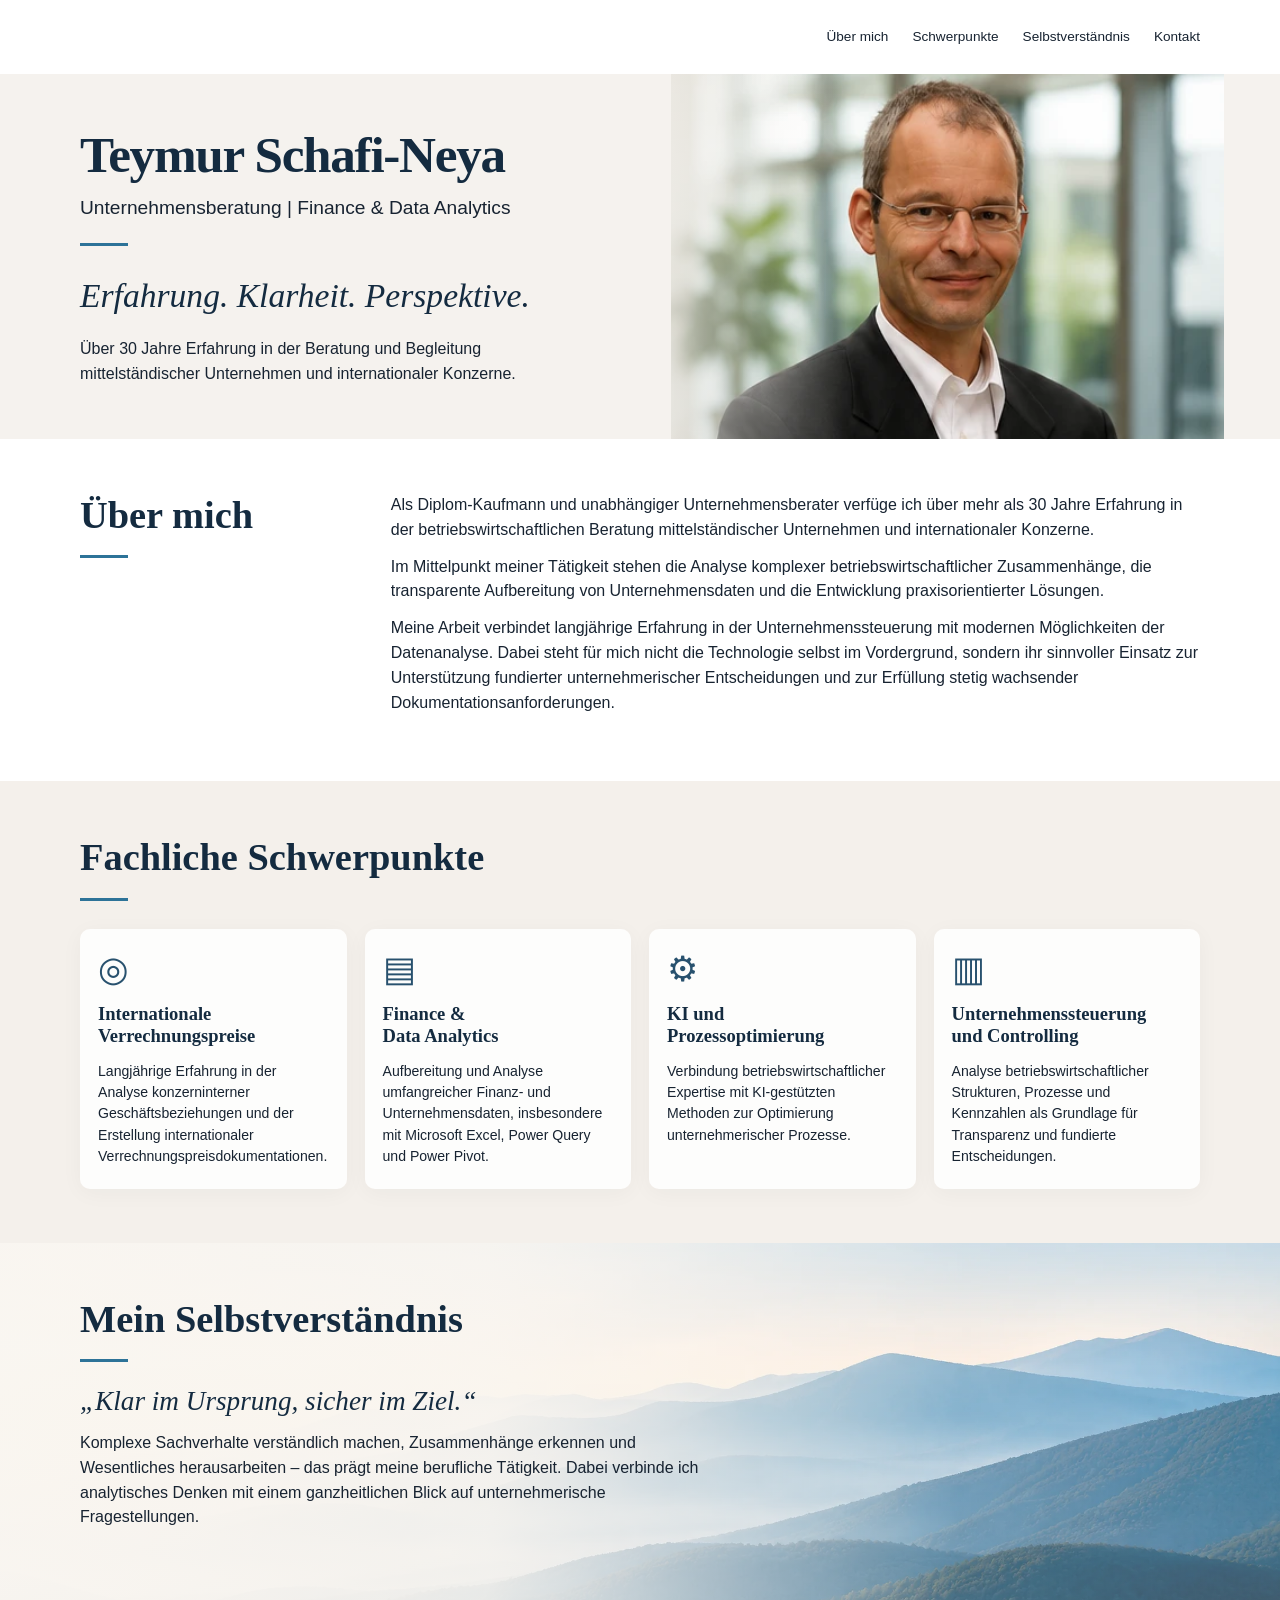
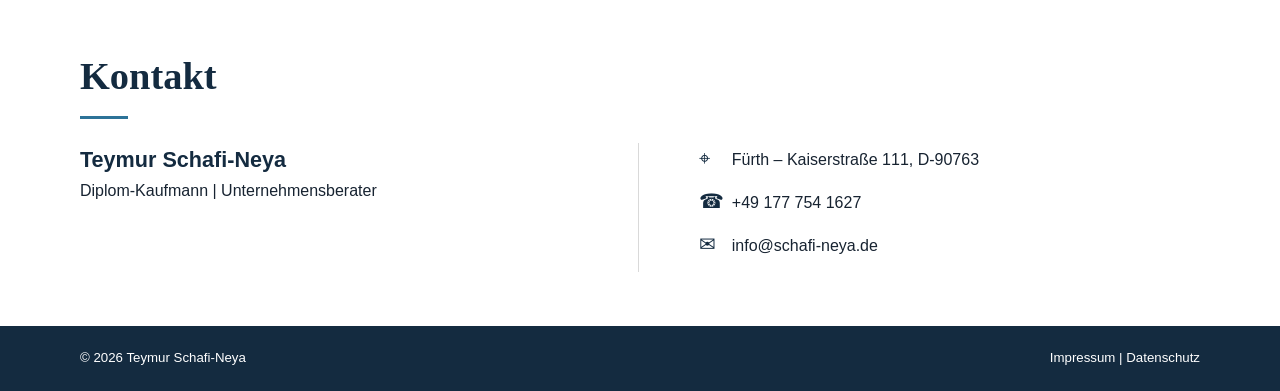
==== index.html @ 1b462140 "Add files via upload" ====
<!doctype html>
<html lang="de">
<head>
  <meta charset="utf-8">
  <meta name="viewport" content="width=device-width, initial-scale=1">
  <meta name="description" content="Teymur Schafi-Neya – Unternehmensberatung, internationale Verrechnungspreise, Finance & Data Analytics sowie KI und Prozessoptimierung.">
  <title>Teymur Schafi-Neya | Unternehmensberatung</title>
  <link rel="stylesheet" href="css/style.css">
</head>

<body>
  <main>

    <header class="site-header">
        <div class="container header-inner">
            <nav aria-label="Seitennavigation">
                <a href="#ueber-mich">Über mich</a>
                <a href="#schwerpunkte">Schwerpunkte</a>
                <a href="#selbstverstaendnis">Selbstverständnis</a>
                <a href="#kontakt">Kontakt</a>
            </nav>
        </div>
    </header>

    <!-- PORTRÄT UND EINLEITUNG -->
    <section class="hero" id="start" aria-labelledby="hero-title">
      <div class="hero-photo" role="img" aria-label="Porträt von Teymur Schafi-Neya"></div>

      <div class="container hero-inner">
        <div class="hero-copy">
          <h1 id="hero-title">Teymur Schafi-Neya</h1>
          <p class="subtitle">Unternehmensberatung | Finance &amp; Data Analytics</p>
          <div class="rule"></div>
          <p class="hero-motto">Erfahrung. Klarheit. Perspektive.</p>
          <p class="hero-description">
            Über 30 Jahre Erfahrung in der Beratung und Begleitung
            mittelständischer Unternehmen und internationaler Konzerne.
          </p>
        </div>
      </div>
    </section>

    <!-- ÜBER MICH -->
    <section class="section about" id="ueber-mich" aria-labelledby="about-title">
      <div class="container about-grid">
        <div>
          <h2 id="about-title">Über mich</h2>
          <div class="rule"></div>
        </div>

        <div class="prose">
          <p>
            Als Diplom-Kaufmann und unabhängiger Unternehmensberater verfüge
            ich über mehr als 30 Jahre Erfahrung in der betriebswirtschaftlichen
            Beratung mittelständischer Unternehmen und internationaler Konzerne.
          </p>

          <p>
            Im Mittelpunkt meiner Tätigkeit stehen die Analyse komplexer
            betriebswirtschaftlicher Zusammenhänge, die transparente Aufbereitung
            von Unternehmensdaten und die Entwicklung praxisorientierter Lösungen.
          </p>

          <p>
            Meine Arbeit verbindet langjährige Erfahrung in der Unternehmenssteuerung
            mit modernen Möglichkeiten der Datenanalyse. Dabei steht für mich
            nicht die Technologie selbst im Vordergrund, sondern ihr sinnvoller
            Einsatz zur Unterstützung fundierter unternehmerischer Entscheidungen
            und zur Erfüllung stetig wachsender Dokumentationsanforderungen.
          </p>
        </div>
      </div>
    </section>

    <!-- FACHLICHE SCHWERPUNKTE -->
    <section class="section expertise" id="schwerpunkte" aria-labelledby="expertise-title">
      <div class="container">
        <h2 id="expertise-title">Fachliche Schwerpunkte</h2>
        <div class="rule"></div>

        <div class="cards">

          <article class="card">
            <div class="card-icon" aria-hidden="true">◎</div>
            <h3>Internationale<br>Verrechnungspreise</h3>
            <p>
              Langjährige Erfahrung in der Analyse konzerninterner
              Geschäftsbeziehungen und der Erstellung internationaler
              Verrechnungspreisdokumentationen.
            </p>
          </article>

          <article class="card">
            <div class="card-icon" aria-hidden="true">▤</div>
            <h3>Finance &amp;<br>Data Analytics</h3>
            <p>
              Aufbereitung und Analyse umfangreicher Finanz- und
              Unternehmensdaten, insbesondere mit Microsoft Excel,
              Power Query und Power Pivot.
            </p>
          </article>

          <article class="card">
            <div class="card-icon" aria-hidden="true">⚙</div>
            <h3>KI und<br>Prozessoptimierung</h3>
            <p>
              Verbindung betriebswirtschaftlicher Expertise mit
              KI-gestützten Methoden zur Optimierung unternehmerischer Prozesse.
            </p>
          </article>

          <article class="card">
            <div class="card-icon" aria-hidden="true">▥</div>
            <h3>Unternehmenssteuerung<br>und Controlling</h3>
            <p>
              Analyse betriebswirtschaftlicher Strukturen, Prozesse
              und Kennzahlen als Grundlage für Transparenz und
              fundierte Entscheidungen.
            </p>
          </article>

        </div>
      </div>
    </section>

    <!-- SELBSTVERSTÄNDNIS -->
    <section class="section philosophy" id="selbstverstaendnis" aria-labelledby="philosophy-title">
      <div class="container philosophy-inner">
        <h2 id="philosophy-title">Mein Selbstverständnis</h2>
        <div class="rule"></div>

        <p class="quote">„Klar im Ursprung, sicher im Ziel.“</p>

        <p>
          Komplexe Sachverhalte verständlich machen, Zusammenhänge erkennen
          und Wesentliches herausarbeiten – das prägt meine berufliche Tätigkeit.
          Dabei verbinde ich analytisches Denken mit einem ganzheitlichen
          Blick auf unternehmerische Fragestellungen.
        </p>
      </div>
    </section>

    <!-- KONTAKT -->
    <section class="section contact" id="kontakt" aria-labelledby="contact-title">
      <div class="container">
        <h2 id="contact-title">Kontakt</h2>
        <div class="rule"></div>

        <div class="contact-grid">
          <div>
            <h3>Teymur Schafi-Neya</h3>
            <p>Diplom-Kaufmann | Unternehmensberater</p>
          </div>

          <address>
            <p>
              <span aria-hidden="true">⌖</span>
              Fürth – Kaiserstraße 111, D-90763
            </p>
            <p>
              <span aria-hidden="true">☎</span>
              <a href="tel:+491777541627">+49 177 754 1627</a>
            </p>
            <p>
              <span aria-hidden="true">✉</span>
              <a href="mailto:info@schafi-neya.de">info@schafi-neya.de</a>
            </p>
          </address>
        </div>
      </div>
    </section>

  </main>

  <!-- FUSSZEILE -->
  <footer class="site-footer">
    <div class="container footer-inner">
      <span>© 2026 Teymur Schafi-Neya</span>
      <div>
        <a href="impressum.html">Impressum</a>
        <span aria-hidden="true"> | </span>
        <a href="datenschutz.html">Datenschutz</a>
      </div>
    </div>
  </footer>

</body>
</html>
---- css/style.css ----
:root {
    --navy:#142b40;
    --ink:#172331;
    --muted:#4b5560;
    --blue:#2d7398;
    --warm:#f4f0eb;
    --max:1120px
}
* {
    box-sizing:border-box
}
html {
    scroll-behavior:smooth
}
body {
    margin:0;
    color:var(--ink);
    font-family:Arial,Helvetica,sans-serif;
    font-size:16px;
    line-height:1.55
}
h1,h2,h3,p {
    margin-top:0
}
h1,h2,h3 {
    color:var(--navy)
}
h1,h2 {
    font-family:Georgia,'Times New Roman',serif;
    line-height:1.15
}
h2 {
    font-size:clamp(1.8rem,3vw,2.5rem);
    margin-bottom:16px
}
a {
    color:inherit
}
a:hover {
    color:var(--blue)
}
.container {
    width:min(var(--max),calc(100% - 64px));
    margin:auto
}
.site-header {
    background:#fff;
    position:relative;
    z-index:5
}
.header-inner {
    min-height:74px;
    display:flex;
    justify-content:space-between;
    align-items:center;
    gap:28px
}
.brand {
    text-decoration:none;
    font-family:Georgia,serif;
    font-weight:bold;
    font-size:1.28rem;
    color:var(--navy);
    white-space:nowrap
}
.brand span {
    font:normal .7rem Arial,sans-serif;
    letter-spacing:.07em;
    border-left:1px solid #8c939a;
    margin-left:18px;
    padding-left:18px;
    vertical-align:middle
}
.site-header nav {
    display:flex;
    gap:24px;
    flex-wrap:wrap
}
.site-header nav a {
    text-decoration:none;
    font-size:.85rem
}
.hero {
    position:relative;
    overflow:hidden;
    background:#f5f2ee;
    min-height:365px
}
.hero-photo {
    position:absolute;
    right:0;
    top:0;
    bottom:0;
    width:52%;
    background-image:url('../images/portrait.webp');
    background-repeat:no-repeat;
    background-position:center 40%;
    background-size:auto 105%
}
.hero:after {
    content:"";
    position:absolute;
    inset:0;
    background:linear-gradient(90deg,#f5f2ee 0%,#f5f2ee 40%,rgba(245,242,238,.88) 48%,transparent 66%);
    pointer-events:none
}
.hero-inner {
    position:relative;
    z-index:1;
    min-height:365px;
    display:flex;
    align-items:center
}
.hero-copy {
    max-width:610px;
    padding:40px 0
}
.hero h1 {
    font-size:clamp(2.3rem,4.5vw,3.7rem);
    margin-bottom:8px
}
.subtitle {
    font-size:1.2rem;
    margin-bottom:20px
}
.rule {
    width:48px;
    height:3px;
    background:var(--blue);
    margin:18px 0 24px
}
.hero-motto {
    font-family:Georgia,serif;
    font-style:italic;
    font-size:clamp(1.5rem,2.7vw,2.1rem);
    color:var(--navy);
    margin-bottom:15px
}
.hero-description {
    max-width:480px;
    margin:0
}
.section {
    padding:54px 0;
    scroll-margin-top:20px
}
.about-grid {
    display:grid;
    grid-template-columns:24% 1fr;
    gap:42px
}
.prose p {
    margin-bottom:12px
}
.expertise {
    background:var(--warm)
}
.cards {
    display:grid;
    grid-template-columns:repeat(4,minmax(0,1fr));
    gap:18px;
    margin-top:28px
}
.card {
    background:rgba(255,255,255,.86);
    border-radius:10px;
    padding:22px 18px;
    box-shadow:0 4px 22px rgba(30,45,60,.04)
}
.card-icon {
    font-size:2.2rem;
    line-height:1;
    color:#28516e;
    margin-bottom:17px
}
.card h3 {
    font-family:Georgia,serif;
    font-size:1.16rem;
    line-height:1.2;
    margin-bottom:14px
}
.card p {
    font-size:.88rem;
    line-height:1.5;
    margin-bottom:0
}
.philosophy {
    background:#e8edf0 url('../images/mountains.webp') center 55%/cover no-repeat;
    position:relative
}
.philosophy:before {
    content:"";
    position:absolute;
    inset:0;
    background:linear-gradient(90deg,rgba(249,246,241,.96) 0%,rgba(249,246,241,.88) 38%,rgba(249,246,241,.25) 75%)
}
.philosophy-inner {
    position:relative;
    max-width:1120px
}
.philosophy-inner>p {
    max-width:620px
}
.quote {
    font:italic 1.7rem Georgia,serif;
    color:var(--navy);
    margin-bottom:14px
}
.contact-grid {
    display:grid;
    grid-template-columns:1fr 1.15fr;
    gap:70px;
    align-items:start
}
.contact-grid h3 {
    font-size:1.35rem;
    margin-bottom:2px
}
.contact-grid p {
    margin-bottom:12px
}
.contact-grid address {
    font-style:normal;
    border-left:1px solid #d9d9d9;
    padding-left:60px
}
.contact-grid address span {
    display:inline-block;
    width:28px;
    color:var(--navy);
    font-size:1.25rem
}
.contact-grid a {
    text-decoration:none
}
.site-footer {
    background:var(--navy);
    color:#fff;
    font-size:.83rem;
    padding:22px 0
}
.footer-inner {
    display:flex;
    justify-content:space-between;
    gap:20px
}
.footer-inner a {
    text-decoration:none
}
.footer-inner a:hover {
    color:#c9ddea
}
.legal {
    max-width:800px;
    min-height:55vh
}
.legal p {
    margin-bottom:16px
}
.notice {
    padding:16px;
    background:#fff1d8;
    border-left:4px solid #ba7e2b;
    margin-bottom:24px
}
@media(max-width:980px) {
    .header-inner {
        flex-direction:column;
        align-items:flex-start;
        padding:18px 0;
        gap:10px
    }
    .cards {
        grid-template-columns:repeat(2,minmax(0,1fr))
    }
    .hero-photo {
        width:55%
    }
    .hero:after {
        background:linear-gradient(90deg,#f5f2ee 0%,#f5f2ee 35%,rgba(245,242,238,.8) 55%,transparent 82%)
    }
}
@media(max-width:650px) {
    .container {
        width:calc(100% - 36px)
    }
    .brand {
        font-size:1.08rem
    }
    .brand span {
        display:block;
        border:0;
        margin:4px 0 0;
        padding:0;
        font-size:.65rem
    }
    .site-header nav {
        gap:10px 16px
    }
    .site-header nav a {
        font-size:.78rem
    }
    .hero {
        padding-top:265px
    }
    .hero-photo {
        width:100%;
        height:285px;
        bottom:auto;
        background-position:center top
    }
    .hero:after {
        background:linear-gradient(0deg,#f5f2ee 0%,transparent 20%);
        height:285px;
        bottom:auto
    }
    .hero-inner {
        min-height:auto
    }
    .hero-copy {
        padding:25px 0 40px
    }
    .hero h1 {
        font-size:2.4rem
    }
    .section {
        padding:40px 0
    }
    .about-grid,.contact-grid {
        grid-template-columns:1fr;
        gap:14px
    }
    .cards {
        grid-template-columns:1fr
    }
    .card {
        padding:22px
    }
    .philosophy:before {
        background:rgba(249,246,241,.82)
    }
    .contact-grid address {
        border-left:0;
        padding-left:0
    }
    .footer-inner {
        flex-direction:column;
        gap:8px
    }
}
/* Anpassungen November 2026 */
.header-inner {
    justify-content:flex-start
}
.hero-copy {
    max-width:690px;
    width:62%
}
.hero h1 {
    font-size:clamp(2.05rem,4vw,3.25rem);
    white-space:nowrap;
    letter-spacing:-.025em
}
@media(max-width:1050px) and (min-width:651px) {
    .hero-copy {
        width:65%
    }
    .hero h1 {
        font-size:clamp(1.8rem,3.8vw,2.8rem)
    }
}
@media(max-width:650px) {
    .hero-copy {
        width:100%
    }
    .hero h1 {
        white-space:normal;
        font-size:clamp(2rem,8vw,2.4rem)
    }
}

/* Navigation rechtsbündig */
.header-inner {
    justify-content: flex-end;
}

.site-header nav {
    margin-left: auto;
    justify-content: flex-end;
}


/* Überschriften auf rechtlichen Seiten */

.legal h1 {
    font-size: 2.2rem;
    margin-bottom: 24px;
}

.legal h2 {
    font-size: 1.35rem;
    line-height: 1.3;
    margin-top: 30px;
    margin-bottom: 12px;
}
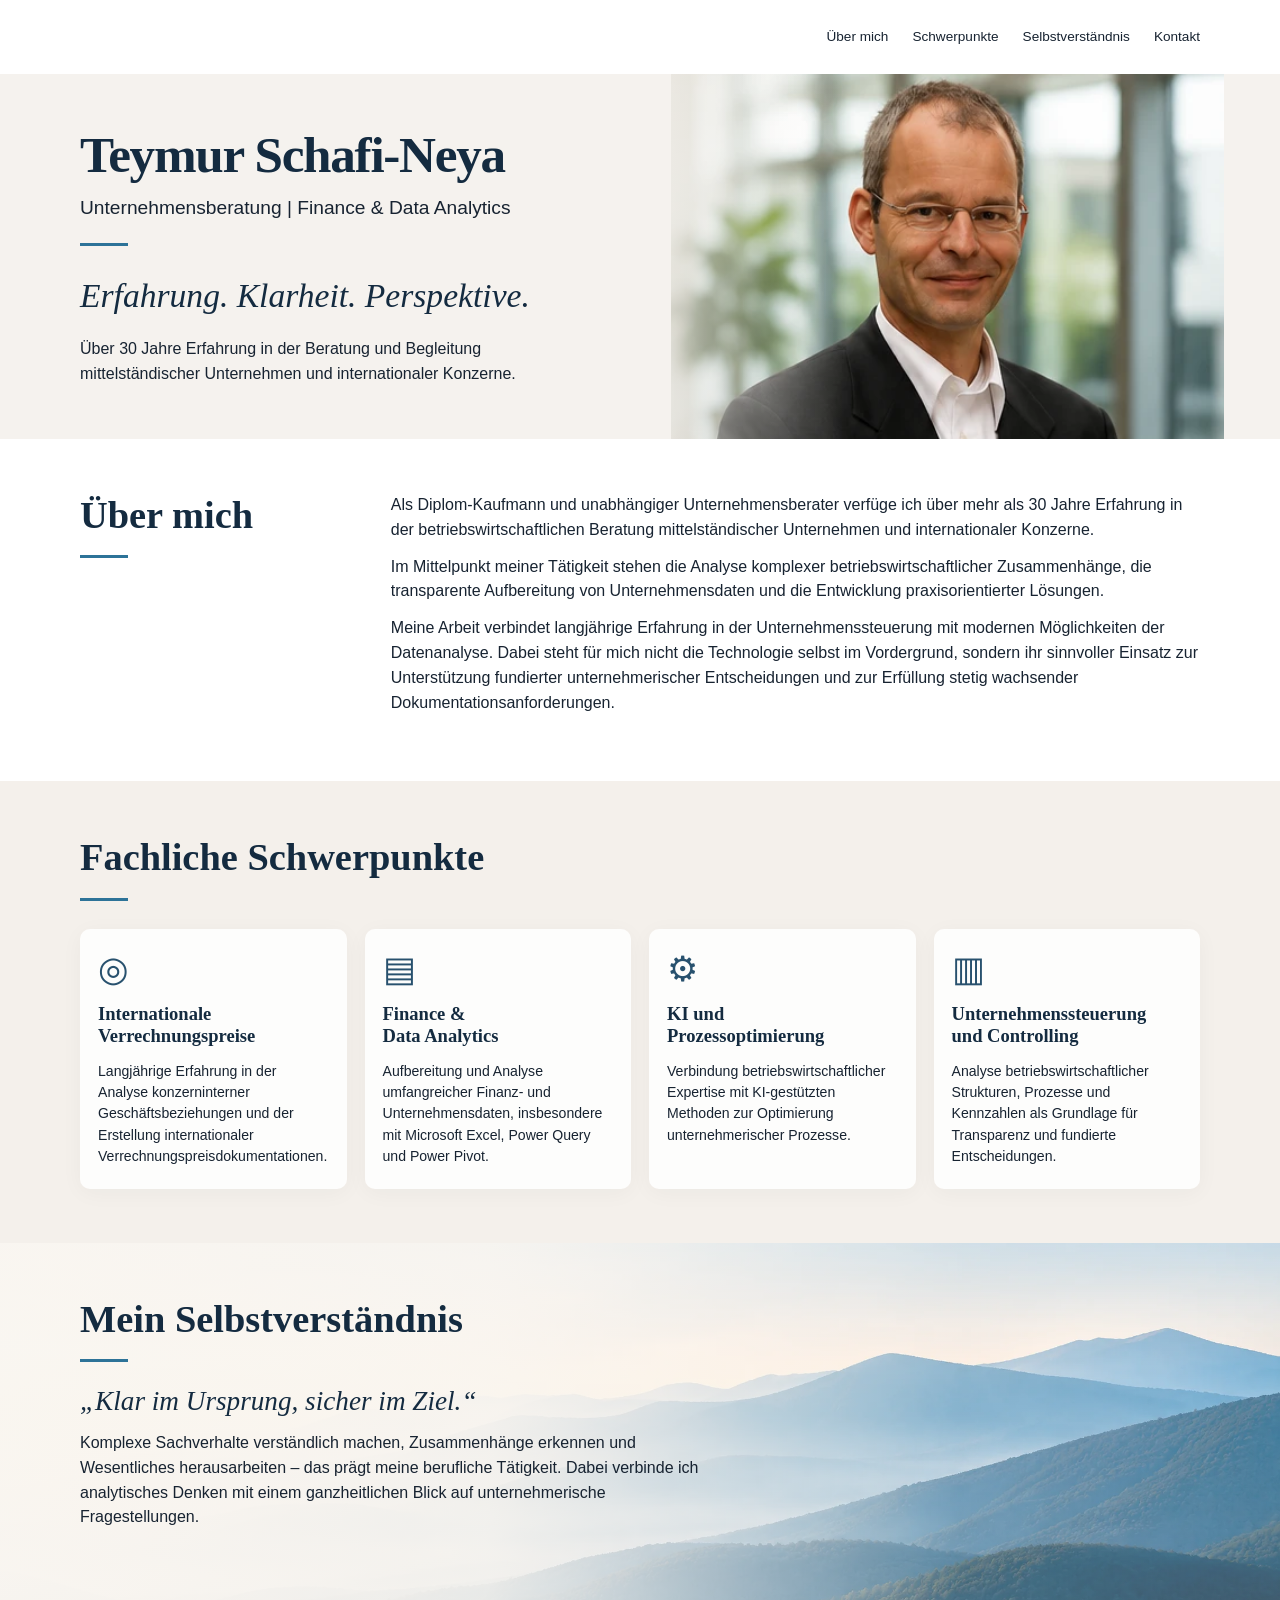
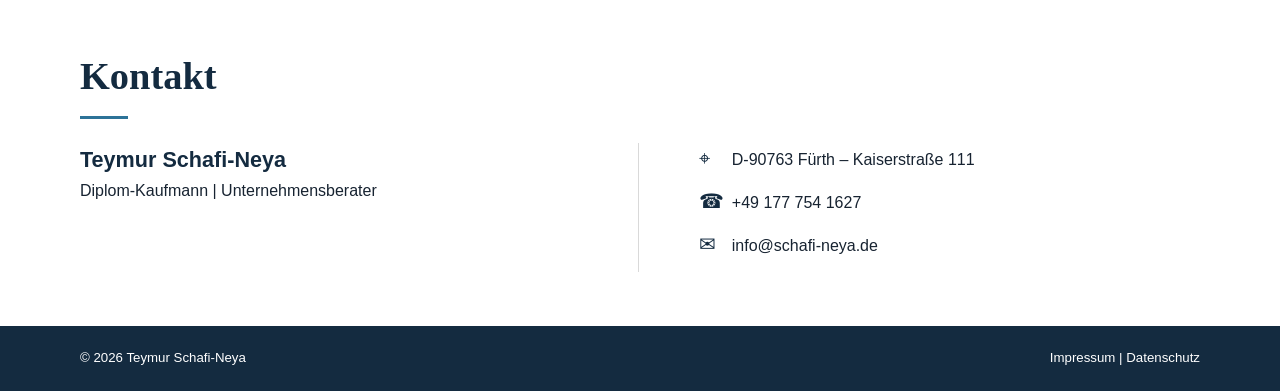
==== commit 22c01084: "Add files via upload" ====
--- a/index.html
+++ b/index.html
@@ -156,7 +156,7 @@
           <address>
             <p>
               <span aria-hidden="true">⌖</span>
-              Fürth – Kaiserstraße 111, D-90763
+              D-90763 Fürth – Kaiserstraße 111
             </p>
             <p>
               <span aria-hidden="true">☎</span>
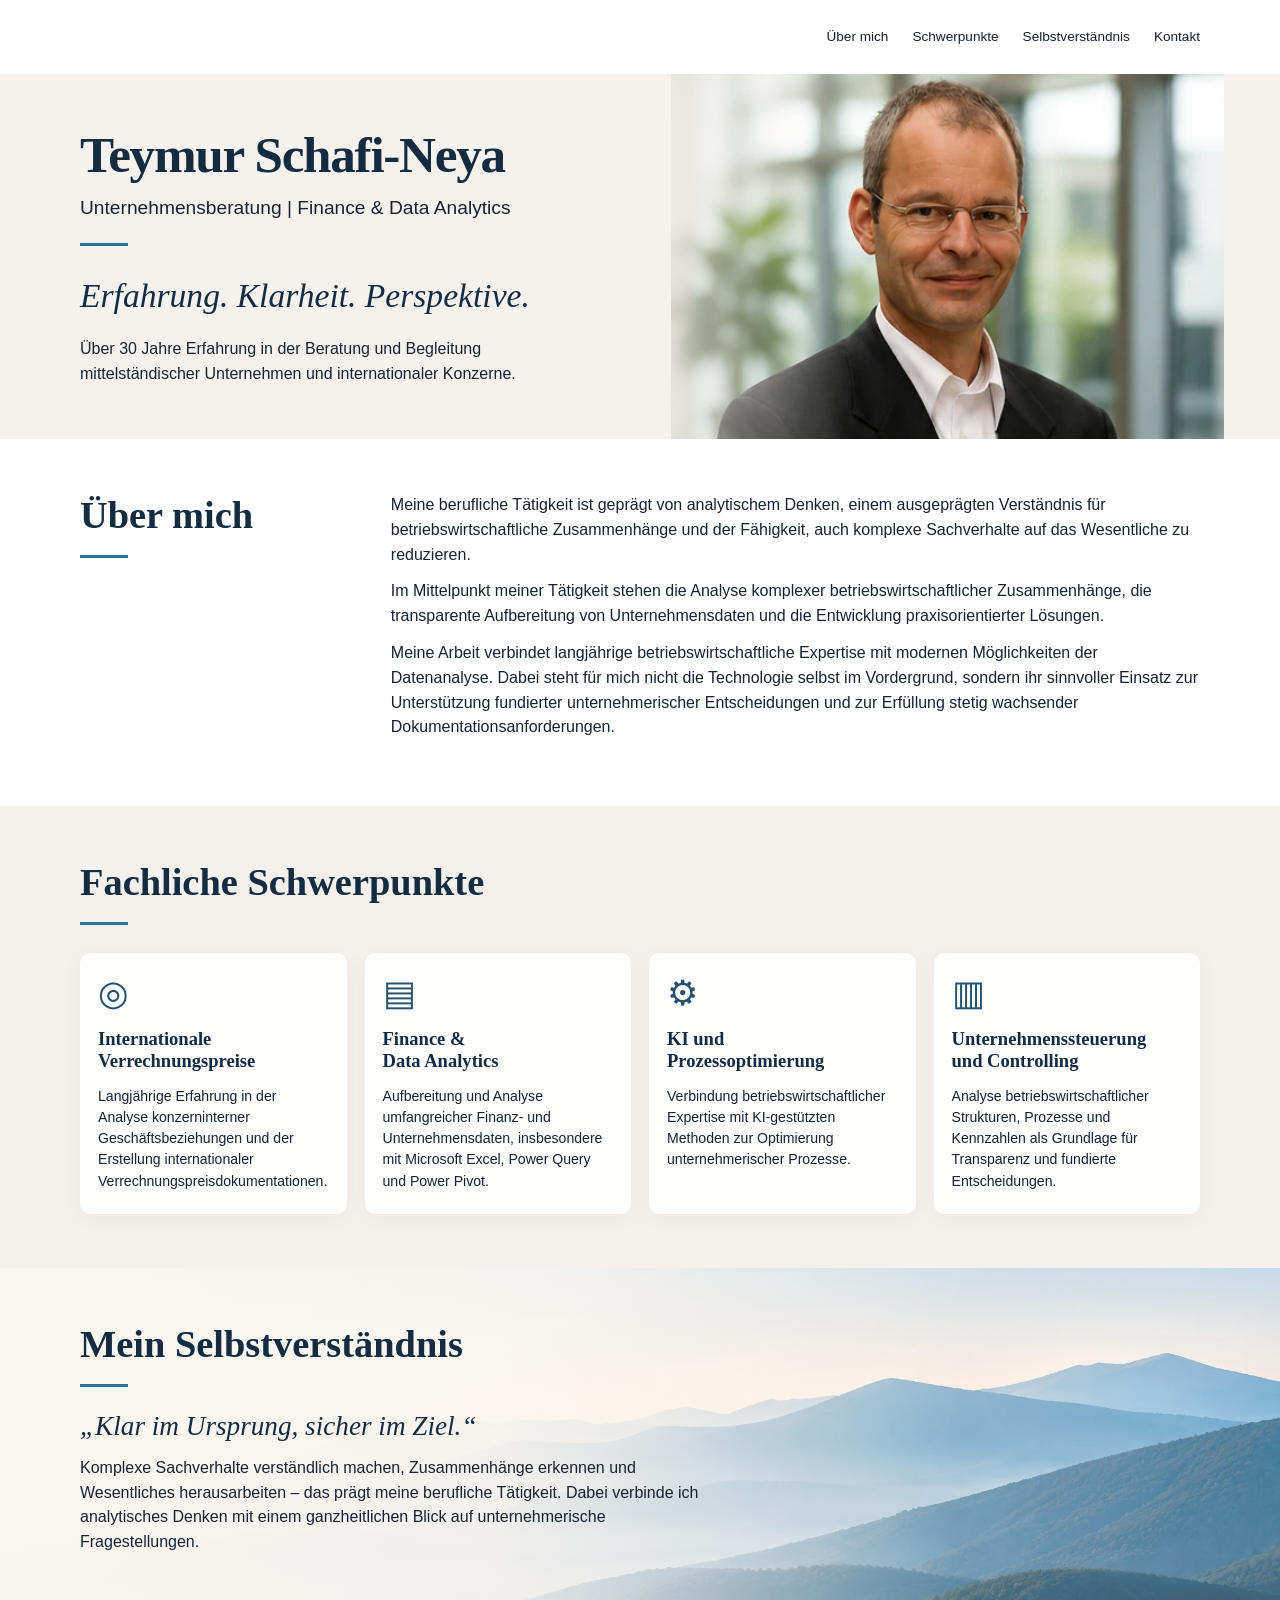
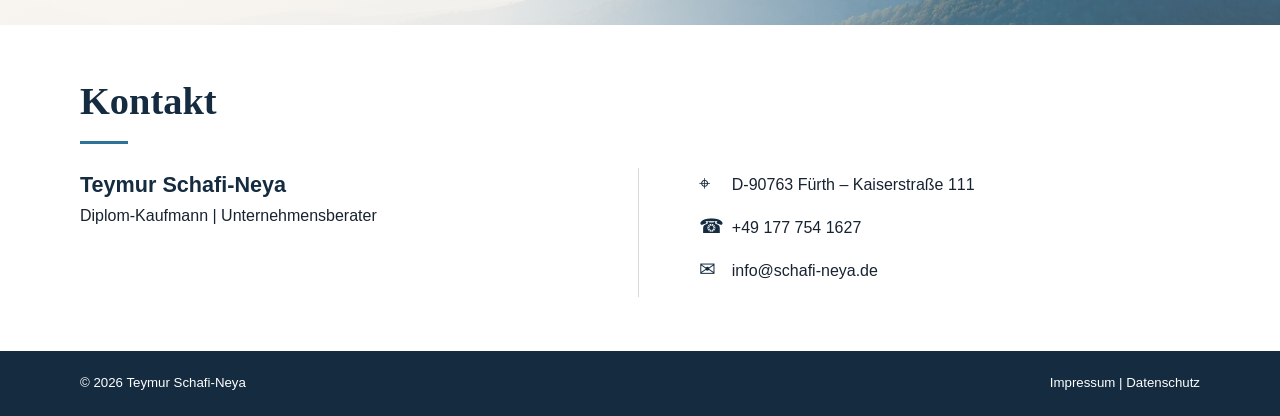
==== commit 1c13b830: "Add files via upload" ====
--- a/index.html
+++ b/index.html
@@ -51,9 +51,9 @@
 
         <div class="prose">
           <p>
-            Als Diplom-Kaufmann und unabhängiger Unternehmensberater verfüge
-            ich über mehr als 30 Jahre Erfahrung in der betriebswirtschaftlichen
-            Beratung mittelständischer Unternehmen und internationaler Konzerne.
+            Meine berufliche Tätigkeit ist geprägt von analytischem Denken,
+            einem ausgeprägten Verständnis für betriebswirtschaftliche Zusammenhänge
+            und der Fähigkeit, auch komplexe Sachverhalte auf das Wesentliche zu reduzieren.
           </p>
 
           <p>
@@ -63,11 +63,11 @@
           </p>
 
           <p>
-            Meine Arbeit verbindet langjährige Erfahrung in der Unternehmenssteuerung
-            mit modernen Möglichkeiten der Datenanalyse. Dabei steht für mich
-            nicht die Technologie selbst im Vordergrund, sondern ihr sinnvoller
-            Einsatz zur Unterstützung fundierter unternehmerischer Entscheidungen
-            und zur Erfüllung stetig wachsender Dokumentationsanforderungen.
+            Meine Arbeit verbindet langjährige betriebswirtschaftliche Expertise mit
+            modernen Möglichkeiten der Datenanalyse. Dabei steht für mich nicht die
+            Technologie selbst im Vordergrund, sondern ihr sinnvoller Einsatz zur
+            Unterstützung fundierter unternehmerischer Entscheidungen und zur Erfüllung
+            stetig wachsender Dokumentationsanforderungen.
           </p>
         </div>
       </div>
--- a/css/style.css
+++ b/css/style.css
@@ -403,3 +403,12 @@
     margin-top: 30px;
     margin-bottom: 12px;
 }
+
+/* Navigationsleiste beim Scrollen fixieren */
+
+.site-header {
+    position: sticky;
+    top: 0;
+    z-index: 1000;
+    background: #fff;
+}
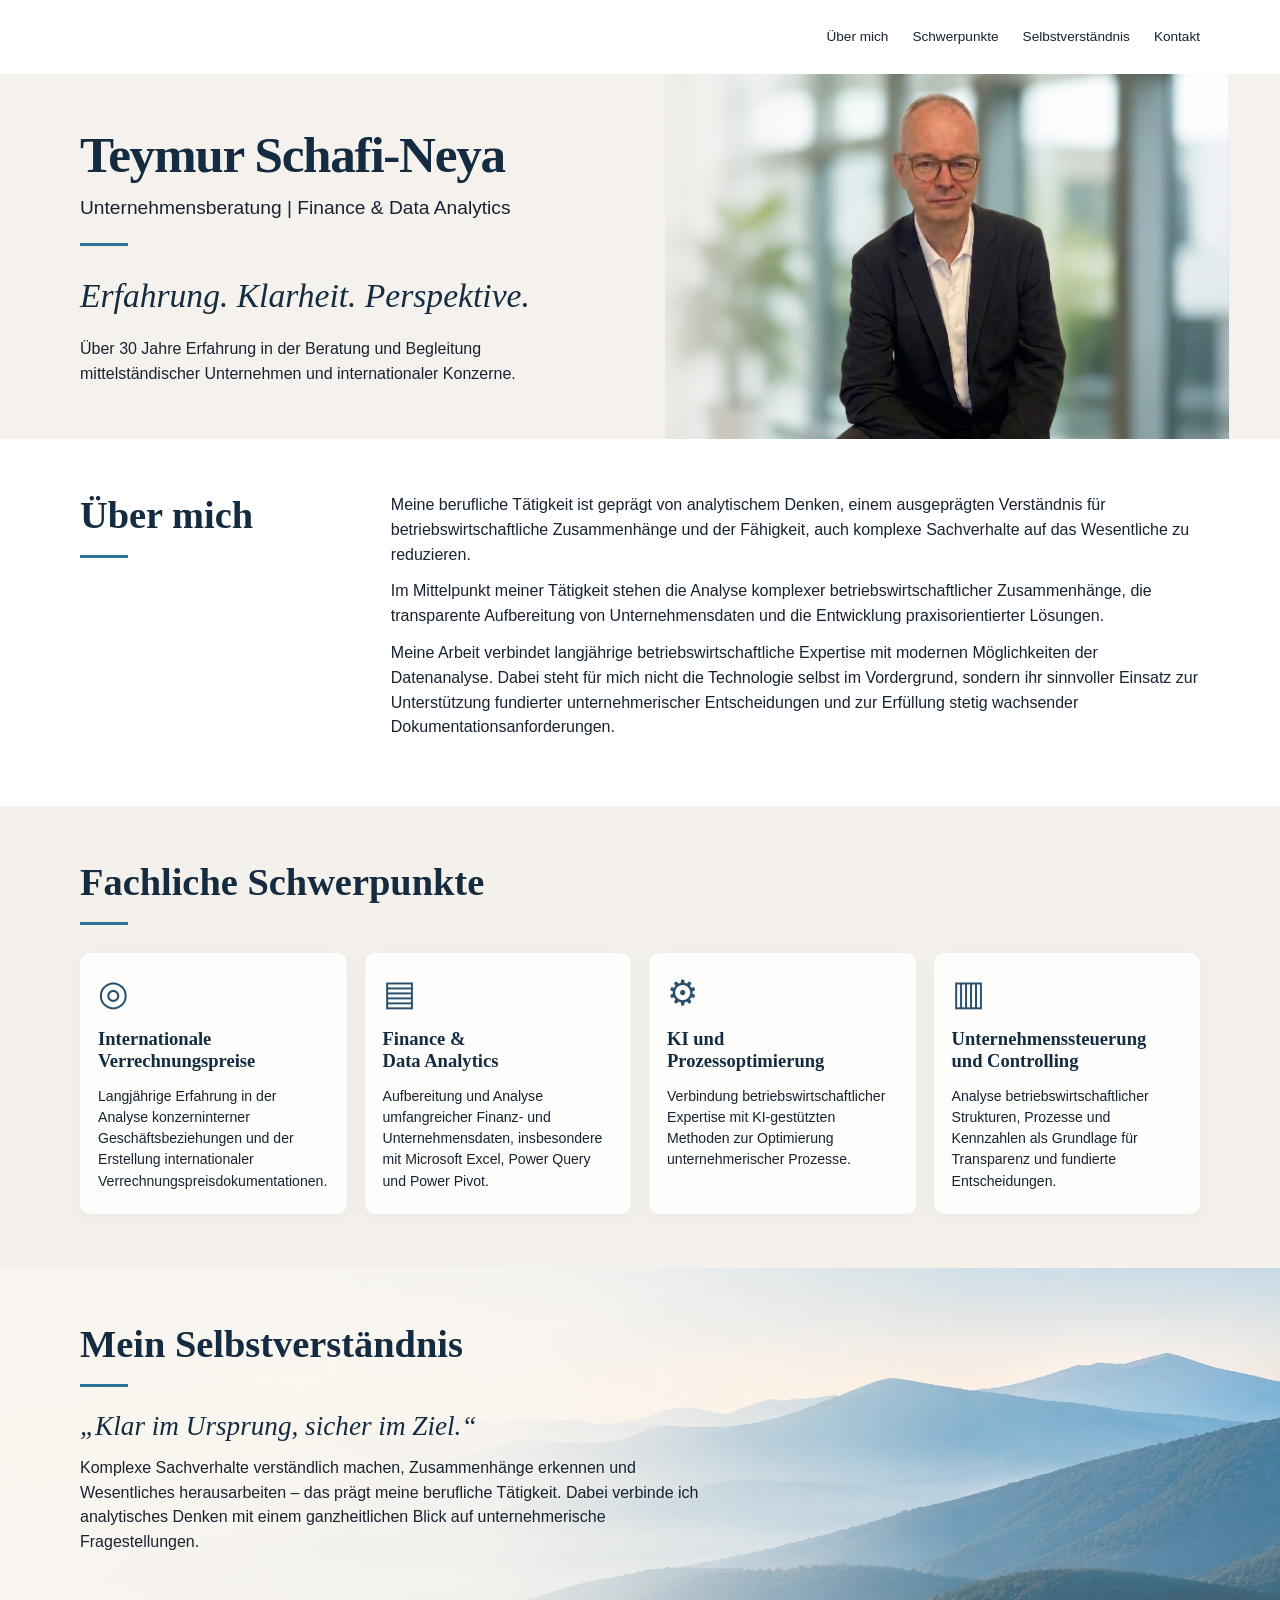
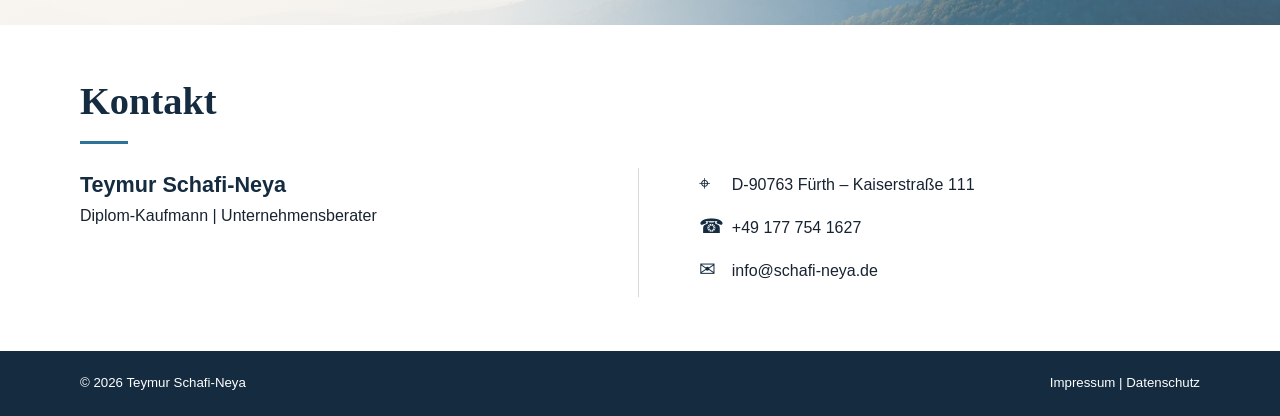
==== commit 35d6f08b: "Add files via upload" ====
--- a/index.html
+++ b/index.html
@@ -4,8 +4,24 @@
 <head>
   <meta charset="utf-8">
   <meta name="viewport" content="width=device-width, initial-scale=1">
-  <meta name="description" content="Teymur Schafi-Neya – Unternehmensberatung, internationale Verrechnungspreise, Finance & Data Analytics sowie KI und Prozessoptimierung.">
-  <title>Teymur Schafi-Neya | Unternehmensberatung</title>
+  <meta name="description" content="Teymur Schafi-Neya – Unternehmensberatung mit über 30 Jahren Erfahrung. Internationale Verrechnungspreise, Finance & Data Analytics, KI und Prozessoptimierung.">
+  <title>Teymur Schafi-Neya | Verrechnungspreise &amp; Data Analytics</title>
+  <link rel="canonical" href="https://schafi-neya.de/">
+  <script type="application/ld+json">
+  {
+    "@context": "https://schema.org",
+    "@type": "Person",
+    "name": "Teymur Schafi-Neya",
+    "url": "https://schafi-neya.de/",
+    "jobTitle": "Unternehmensberater",
+    "knowsAbout": [
+      "Internationale Verrechnungspreise",
+      "Finance & Data Analytics",
+      "KI und Prozessoptimierung",
+      "Unternehmenssteuerung und Controlling"
+    ]
+  }
+  </script>
   <link rel="stylesheet" href="css/style.css">
 </head>
 
